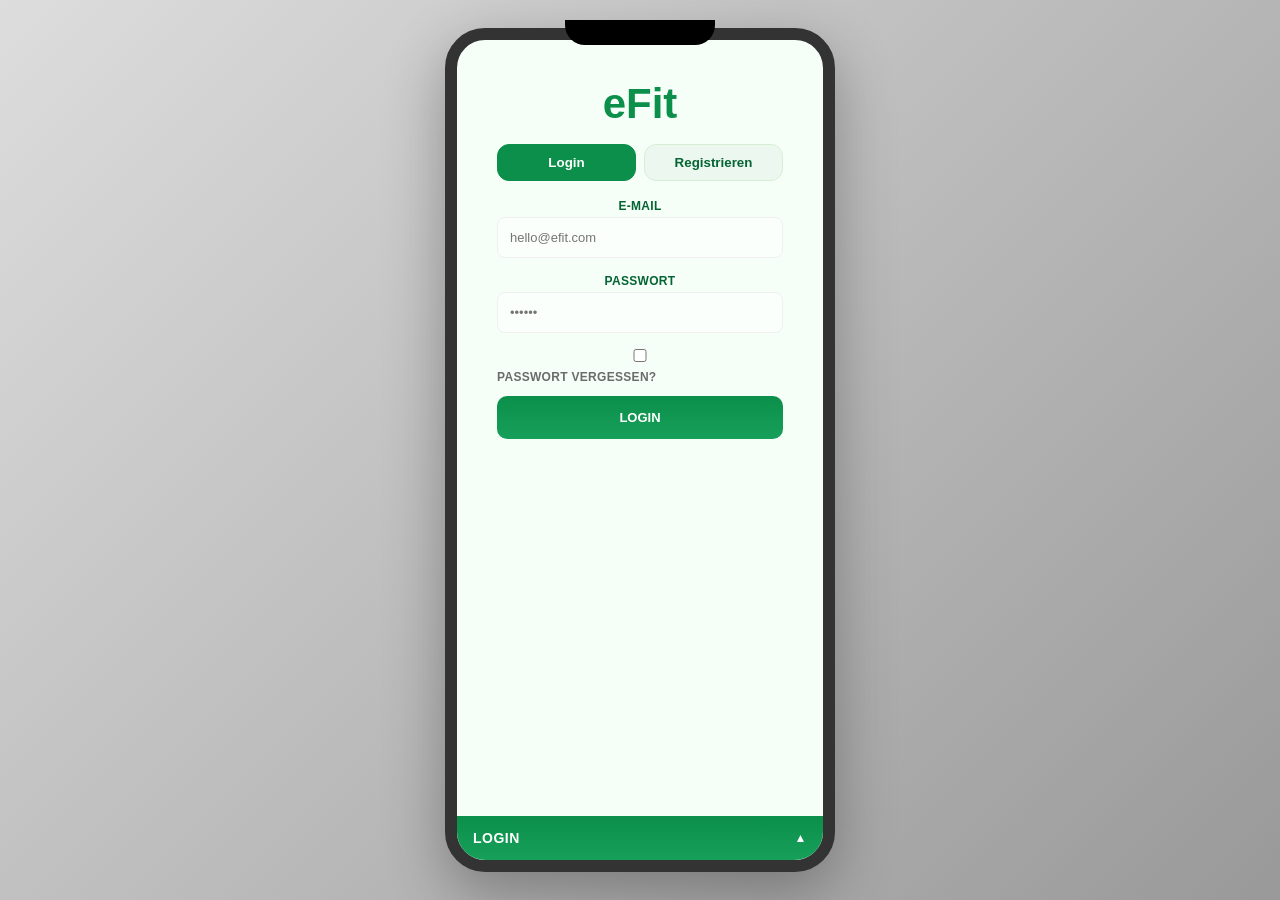
==== index.html @ 481cb01f "features" ====
<!doctype html>
<html lang="de">
<head>
  <meta charset="utf-8" />
  <meta name="viewport" content="width=device-width, initial-scale=1" />
  <title>eFit – Fitnessstudio App</title>
  <link rel="stylesheet" href="style.css">
</head>
<body>
  <div class="phone-container">
    <div class="phone-notch"></div>
    <div class="phone-screen">
      <main id="app">
        <!-- LOGIN PAGE -->
        <section class="page" data-page="login">
          <div class="login-card">
            <div class="logo">eFit</div>
            <div class="tab-menu">
              <button class="tab-button active" data-tab="login">Login</button>
              <button class="tab-button" data-tab="register">Registrieren</button>
            </div>
            <div class="tab-panel active" data-panel="login">
              <form id="loginForm">
                <label for="username">E-MAIL</label>
                <input id="username" name="username" placeholder="hello@efit.com" required>
                <label for="password">PASSWORT</label>
                <input id="password" name="password" type="password" placeholder="••••••" required>
                <label class="small-checkbox"><input type="checkbox"> PASSWORT VERGESSEN?</label>
                <button type="submit" class="btn primary">LOGIN</button>
              </form>
            </div>
            <div class="tab-panel" data-panel="register">
              <form id="registerForm">
                <label for="regName">NAME</label>
                <input id="regName" name="regName" placeholder="Name" required>
                <label for="regEmail">E-MAIL</label>
                <input id="regEmail" name="regEmail" type="email" placeholder="hello@efit.com" required>
                <label for="regPassword">PASSWORT</label>
                <input id="regPassword" name="regPassword" type="password" placeholder="••••••" required>
                <label for="regPassword2">PASSWORT WIEDERHOLEN</label>
                <input id="regPassword2" name="regPassword2" type="password" placeholder="••••••" required>
                <button type="submit" class="btn primary">REGISTRIEREN</button>
              </form>
            </div>
          </div>
        </section>

        <!-- DASHBOARD PAGE -->
        <section class="page" data-page="dashboard">
          <header class="page-header">
            <h2>Dashboard</h2>
          </header>
          <div class="content">
            <!-- Stats Cards -->
            <div class="stats-grid">
              <div class="stat-card">
                <div class="stat-value" id="stepsValue">3,214</div>
                <div class="stat-label">Schritte</div>
              </div>
              <div class="stat-card">
                <div class="stat-value" id="caloriesValue">1,850</div>
                <div class="stat-label">Kalorien</div>
              </div>
            </div>

            <!-- Charts -->
            <div class="chart-card">
              <h3>Hydration Level</h3>
              <div class="chart-container">
                <svg id="hydrationChart" viewBox="0 0 200 120" class="chart-svg"></svg>
              </div>
              <div class="chart-legend">
                <span id="hydrationValue">67%</span>
              </div>
            </div>

            <div class="chart-card">
              <h3>Auslastung Fitnesstudio</h3>
              <div class="chart-container">
                <svg id="utilizationChart" viewBox="0 0 200 100" class="chart-svg"></svg>
              </div>
            </div>

            <div class="chart-card">
              <h3>Trainingshistorie (7 Tage)</h3>
              <div class="chart-container">
                <svg id="trainingChart" viewBox="0 0 200 80" class="chart-svg"></svg>
              </div>
            </div>

            <button class="btn primary" onclick="navigate('einchecken')">JETZT EINCHECKEN</button>
          </div>
        </section>

        <!-- SPORT PAGE -->
        <section class="page" data-page="sport">
          <header class="page-header">
            <h2>Sport</h2>
          </header>
          <div class="content">
            <div style="display:flex;justify-content:space-between;align-items:center;margin-bottom:16px">
              <div class="section-title">Wähle einen Trainingsplan</div>
              <button type="button" class="btn-add" onclick="openAddTrainingModal()" aria-label="Trainingsplan hinzufügen">+</button>
            </div>
            <div id="trainingPlansList" class="plan-list">
              <!-- Dynamisch generiert -->
            </div>
          </div>
        </section>

        <!-- ERNÄHRUNG PAGE -->
        <section class="page" data-page="ernährung">
          <header class="page-header">
            <h2>Ernährung</h2>
          </header>
          <div class="content">
            <div style="display:flex;justify-content:space-between;align-items:center;margin-bottom:16px">
              <div class="section-title">Wähle einen Essensplan</div>
              <button type="button" class="btn-add" onclick="openAddMealModal()" aria-label="Essensplan hinzufügen">+</button>
            </div>
            <div id="mealPlansList" class="plan-list">
              <!-- Dynamisch generiert -->
            </div>
          </div>
        </section>

        <!-- PROFIL PAGE -->
        <section class="page" data-page="profil">
          <header class="page-header">
            <h2>Profil</h2>
          </header>
          <div class="content">
            <div class="profile-card">
              <div class="avatar"></div>
              <h3 id="profileName">Benutzer</h3>
              <p id="profileEmail">demo@efit.de</p>
            </div>
            <div class="accessibility-panel">
              <div class="accessibility-label">Barrierefrei-Modus</div>
              <button type="button" id="accessibilityToggle" class="btn secondary" aria-pressed="false">Barrierefrei: AUS</button>
              <p class="accessibility-note">Größere Texte, stärkere Kontrastfarben und größere Bedienelemente.</p>
            </div>
            <form id="profileForm" class="profile-form">
              <label for="memberId">Mitgliedsnummer</label>
              <input id="memberId" name="memberId" placeholder="EF-000123" readonly>
              <label for="fullName">Vor- & Nachname</label>
              <input id="fullName" name="fullName" placeholder="Max Mustermann" required>
              <label for="address">Adresse</label>
              <input id="address" name="address" placeholder="Musterstraße 1" required>
              <label for="birthday">Geburtstag</label>
              <input id="birthday" name="birthday" type="date" required>
              <h3 class="section-subtitle">Körperwerte</h3>
              <div class="profile-grid">
                <input id="age" name="age" placeholder="Alter" required>
                <input id="height" name="height" placeholder="Körpergröße" required>
                <input id="weight" name="weight" placeholder="Gewicht" required>
                <input id="bmi" name="bmi" placeholder="BMI" readonly>
              </div>
              <label class="section-subtitle">Fitness-Erfahrung</label>
              <div class="star-rating" id="fitnessStars">
                <button type="button" class="star" data-value="1"></button>
                <button type="button" class="star" data-value="2"></button>
                <button type="button" class="star" data-value="3"></button>
                <button type="button" class="star" data-value="4"></button>
                <button type="button" class="star" data-value="5"></button>
              </div>
              <button type="submit" class="btn primary">SPEICHERN</button>
            </form>
            <button class="btn secondary" onclick="logout()">ABMELDEN</button>
          </div>
        </section>

        <!-- COMMUNITY PAGE -->
        <section class="page" data-page="community">
          <header class="page-header">
            <h2>Community</h2>
          </header>
          <div class="content">
            <div class="match-card">
              <div class="match-header">
                <div>
                  <div class="match-title">Trainingspartner finden</div>
                  <div class="match-subtitle">Swipe nach rechts für Match, links für überspringen</div>
                </div>
              </div>
              <div class="match-profile" id="matchProfile">
                <div class="match-name">Lade Profile...</div>
                <div class="match-info">Level, Sportziel, Verfügbarkeit</div>
                <div class="match-bio">Ziehe los, um einen passenden Trainingspartner zu finden.</div>
              </div>
              <div class="match-actions">
                <button class="btn secondary" onclick="rejectMatch()">Überspringen</button>
                <button class="btn primary" onclick="acceptMatch()">Match</button>
              </div>
            </div>
            <div class="section-title">Community Feed</div>
            <div class="post-input">
              <input id="postText" placeholder="Teile etwas mit der Community..." />
              <button class="btn small" onclick="postToFeed()">POSTEN</button>
            </div>
            <div id="feedList" class="feed-list">
              <div class="feed-item">
                <div class="feed-author">Anna S.</div>
                <div class="feed-text">Tolles Workout heute! Neue PR im Bankdrücken!</div>
                <div class="feed-time">vor 2h</div>
              </div>
              <div class="feed-item">
                <div class="feed-author">Mark T.</div>
                <div class="feed-text">Wer läuft morgen um 7 Uhr?</div>
                <div class="feed-time">vor 4h</div>
              </div>
            </div>
          </div>
        </section>

        <!-- EINCHECKEN PAGE -->
        <section class="page" data-page="einchecken">
          <header class="page-header">
            <h2>Einchecken</h2>
          </header>
          <div class="content">
            <div class="checkin-card">
              <div class="member-card">
                <div class="member-header">Mitgliedskarte</div>
                <div class="member-number" id="memberNumberDisplay">EF-000123</div>
                <div class="member-data">
                  <div><strong>Name</strong><span id="memberNameDisplay">Max Mustermann</span></div>
                  <div><strong>Mitglied seit</strong><span>2024</span></div>
                </div>
              </div>
              <p>Nutze NFC zum Einchecken direkt im Studio.</p>
              <button id="checkinBtn" class="btn primary" onclick="performCheckin()">NFC EINCHECKEN</button>
              <p id="checkinStatus" class="checkin-status" aria-live="polite"></p>
            </div>
          </div>
        </section>

      </main>

      <!-- Expandable Stack Navigation -->
      <div class="stack-nav-container" id="stackNavContainer">
        <button class="stack-nav-toggle" id="stackNavToggle">
          <span id="activePageName">Dashboard</span>
          <span class="toggle-icon">▲</span>
        </button>
        <nav class="stack-nav" id="stackNav">
          <button class="stack-nav-item" data-target="dashboard">Dashboard</button>
          <button class="stack-nav-item" data-target="sport">Sport</button>
          <button class="stack-nav-item" data-target="ernährung">Ernährung</button>
          <button class="stack-nav-item" data-target="community">Community</button>
          <button class="stack-nav-item" data-target="profil">Profil</button>
        </nav>
      </div>

    </div>
  </div>

  <!-- Modal für neuen Trainingsplan -->
  <div id="addTrainingModal" class="modal">
    <div class="modal-overlay"></div>
    <div class="modal-content">
      <div class="modal-header">
        <h3>Neuen Trainingsplan erstellen</h3>
        <button type="button" class="modal-close" onclick="closeAddTrainingModal()" aria-label="Schließen">&times;</button>
      </div>
      <form onsubmit="saveNewTrainingPlan(event)" class="modal-form">
        <label for="newTrainingTitle">Planname</label>
        <input id="newTrainingTitle" type="text" placeholder="z.B. Mein HIIT-Plan" required>
        <label for="newTrainingDesc">Beschreibung</label>
        <textarea id="newTrainingDesc" placeholder="z.B. 30 Min intensive Cardio" required></textarea>
        <label for="newTrainingDuration">Dauer</label>
        <input id="newTrainingDuration" type="text" placeholder="z.B. 45 min" required>
        <label for="newTrainingDifficulty">Schwierigkeit</label>
        <select id="newTrainingDifficulty" required>
          <option value="">-- Wählen --</option>
          <option value="Leicht">Leicht</option>
          <option value="Mittel">Mittel</option>
          <option value="Schwer">Schwer</option>
        </select>
        <div style="display:flex;gap:10px;margin-top:16px">
          <button type="submit" class="btn primary" style="flex:1">Speichern</button>
          <button type="button" class="btn" style="flex:1" onclick="closeAddTrainingModal()">Abbrechen</button>
        </div>
      </form>
    </div>
  </div>

  <!-- Modal für neuen Essensplan -->
  <div id="addMealModal" class="modal">
    <div class="modal-overlay"></div>
    <div class="modal-content">
      <div class="modal-header">
        <h3>Neuen Essensplan erstellen</h3>
        <button type="button" class="modal-close" onclick="closeAddMealModal()" aria-label="Schließen">&times;</button>
      </div>
      <form onsubmit="saveNewMealPlan(event)" class="modal-form">
        <label for="newMealTitle">Planname</label>
        <input id="newMealTitle" type="text" placeholder="z.B. Mein Protein-Plan" required>
        <label for="newMealDesc">Beschreibung</label>
        <textarea id="newMealDesc" placeholder="z.B. High-Protein Ernährung" required></textarea>
        <label for="newMealMeals">Mahlzeiten</label>
        <input id="newMealMeals" type="text" placeholder="z.B. 5 Mahlzeiten/Tag" required>
        <label for="newMealFocus">Fokus</label>
        <input id="newMealFocus" type="text" placeholder="z.B. Proteinreich" required>
        <div style="display:flex;gap:10px;margin-top:16px">
          <button type="submit" class="btn primary" style="flex:1">Speichern</button>
          <button type="button" class="btn" style="flex:1" onclick="closeAddMealModal()">Abbrechen</button>
        </div>
      </form>
    </div>
  </div>

  <script src="app.js" defer></script>
</body>
</html>
---- style.css ----
:root{
  --bg: #f6fff7;
  --green-800: #056433;
  --green-700: #0b8f4a;
  --green-600: #17a05a;
  --green-500: #34b76a;
  --muted: #6b6b6b;
  --light-gray: #f0f0f0;
  --card: #ffffff;
}

*{box-sizing:border-box}
html,body{height:100%;margin:0;font-family:-apple-system,BlinkMacSystemFont,'Segoe UI',Roboto,Arial,sans-serif;background:#f5f5f5;color:#0b2f1a}

/* Phone container */
.phone-container{
  display:flex;
  justify-content:center;
  align-items:center;
  min-height:100vh;
  padding:20px;
  background:linear-gradient(135deg,#ddd,#999);
}

.phone-notch{
  position:absolute;
  top:20px;
  left:50%;
  transform:translateX(-50%);
  width:150px;
  height:25px;
  background:#000;
  border-radius:0 0 20px 20px;
  z-index:100;
}

.phone-screen{
  position:relative;
  width:390px;
  height:844px;
  background:var(--bg);
  border-radius:40px;
  border:12px solid #333;
  overflow:hidden;
  box-shadow:0 20px 60px rgba(0,0,0,0.3);
  display:flex;
  flex-direction:column;
}

#app{
  flex:1;
  overflow-y:auto;
  overflow-x:hidden;
  padding-bottom:16px;
}

.page{display:none;padding:16px}
.page.active{display:block}
.page-header{padding:12px 0 16px;border-bottom:1px solid var(--light-gray)}
.page-header h2{margin:0;font-size:24px;color:var(--green-700)}

.content{padding:16px 0}
.section-title{font-size:14px;font-weight:700;color:var(--green-800);margin-bottom:12px;text-transform:uppercase;letter-spacing:0.5px}

/* Login & Register */
.login-card{padding:24px;text-align:center}
.logo{font-size:42px;font-weight:700;color:var(--green-700);margin-bottom:16px}
.login-card h1{font-size:26px;margin:0 0 18px}
.login-card form{margin:16px 0}
.tab-menu{display:flex;gap:8px;margin-bottom:18px}
.tab-button{flex:1;padding:10px 12px;background:#ebf7ef;border:1px solid #d7eed5;color:var(--green-800);border-radius:12px;cursor:pointer;font-weight:700;transition:all 0.25s}
.tab-button.active{background:var(--green-700);color:white;border-color:var(--green-700)}
.tab-panel{display:none}
.tab-panel.active{display:block}
.small-checkbox{display:block;font-size:12px;margin-top:8px;color:var(--muted);text-align:left}
.small-checkbox input{margin-right:6px}
.register-text{font-size:12px;margin-top:16px;color:var(--muted)}
.register-text a{color:var(--green-700);text-decoration:none;font-weight:600}

.accessibility-panel{background:#f0fff3;border:1px solid #d8f1dc;border-radius:14px;padding:16px;margin-bottom:18px}
.accessibility-label{font-size:14px;font-weight:700;color:var(--green-800);margin-bottom:10px}
.accessibility-note{font-size:12px;color:var(--green-600);margin-top:10px}

/* Stats */
.stats-grid{display:grid;grid-template-columns:repeat(2,1fr);gap:12px;margin-bottom:20px}
.stat-card{background:linear-gradient(135deg,var(--green-600),var(--green-500));border-radius:16px;padding:20px;color:white;text-align:center}
.stat-value{font-size:32px;font-weight:700;margin-bottom:8px}
.stat-label{font-size:12px;opacity:0.9}

/* Charts */
.chart-card{background:var(--card);border-radius:12px;padding:16px;margin-bottom:16px;box-shadow:0 2px 8px rgba(0,0,0,0.06)}
.chart-card h3{margin:0 0 12px;font-size:14px;font-weight:700;color:var(--green-700)}
.chart-container{height:120px;margin:12px 0}
.chart-svg{width:100%;height:100%}
.chart-legend{text-align:center;font-size:14px;font-weight:700;color:var(--green-700)}

/* Plans */
.plan-list{display:flex;flex-direction:column;gap:12px}
.plan-item{background:var(--card);border-radius:12px;padding:16px;border:2px solid var(--light-gray);cursor:pointer;transition:all 0.3s}
.plan-item:hover{border-color:var(--green-500);box-shadow:0 4px 12px rgba(11,143,74,0.1)}
.plan-item.selected{border-color:var(--green-700);background:linear-gradient(135deg,rgba(11,143,74,0.05),rgba(52,183,106,0.05))}
.plan-title{font-weight:700;font-size:16px;color:var(--green-700);margin:0 0 6px}
.plan-desc{font-size:13px;color:var(--muted);margin:0}
.plan-meta{font-size:12px;color:#999;margin-top:8px}

/* Profile */
.profile-card{background:var(--card);border-radius:12px;padding:20px;text-align:center;margin-bottom:16px;box-shadow:0 2px 8px rgba(0,0,0,0.06)}
.avatar{width:80px;height:80px;background:linear-gradient(135deg,var(--green-600),var(--green-500));border-radius:50%;margin:0 auto 12px}
.profile-card h3{margin:0 0 4px}
.profile-card p{margin:0;color:var(--muted);font-size:13px}

.profile-form{display:flex;flex-direction:column;gap:12px}
.profile-form input{background:#fbfffb}
.profile-form .section-subtitle{font-size:13px;font-weight:700;color:var(--green-700);margin:16px 0 8px;text-transform:uppercase;letter-spacing:0.4px}
.profile-grid{display:grid;grid-template-columns:1fr 1fr;gap:10px}
.profile-grid input{width:100%}
.star-rating{display:flex;gap:6px;justify-content:center;margin-bottom:8px}
.star{width:32px;height:32px;border:1px solid var(--green-500);background:transparent;border-radius:8px;cursor:pointer;transition:background 0.2s;display:flex;align-items:center;justify-content:center;color:var(--green-700);font-size:16px}
.star::before{content:'☆'}
.star.active{background:var(--green-600);color:white}
.star.active::before{content:'★'}

/* Community */
.match-card{background:var(--card);border-radius:18px;padding:18px;box-shadow:0 3px 14px rgba(0,0,0,0.08);margin-bottom:16px}
.match-header{display:flex;align-items:center;justify-content:space-between;margin-bottom:14px}
.match-title{font-size:16px;font-weight:700;color:var(--green-700)}
.match-subtitle{font-size:12px;color:var(--muted)}
.match-profile{background:#f4fff5;border-radius:16px;padding:18px;text-align:center;min-height:180px;display:flex;flex-direction:column;justify-content:center;gap:8px}
.match-name{font-size:20px;font-weight:700;color:var(--green-800)}
.match-info{font-size:13px;color:#4c904f}
.match-bio{font-size:12px;color:var(--muted);padding:0 8px}
.match-actions{display:flex;gap:10px;margin-top:14px}
.match-actions .btn{flex:1}

.post-input{display:flex;gap:8px;margin-bottom:16px}
.post-input input{flex:1;padding:10px;border-radius:8px;border:1px solid var(--light-gray);font-size:13px}
.feed-list{display:flex;flex-direction:column;gap:12px}
.feed-item{background:var(--card);border-radius:12px;padding:12px;box-shadow:0 2px 6px rgba(0,0,0,0.04)}
.feed-author{font-weight:700;font-size:14px;color:var(--green-700);margin-bottom:4px}
.feed-text{font-size:13px;color:#000;margin-bottom:4px}
.feed-time{font-size:11px;color:var(--muted)}

/* Check-in */
.member-card{background:linear-gradient(135deg,var(--green-600),var(--green-500));border-radius:18px;color:white;padding:18px;margin-bottom:16px}
.member-header{font-size:12px;text-transform:uppercase;letter-spacing:0.3em;opacity:0.9;margin-bottom:10px}
.member-number{font-size:24px;font-weight:700;letter-spacing:0.08em;margin-bottom:12px}
.member-data{display:grid;gap:8px;font-size:12px}
.member-data div{display:flex;justify-content:space-between;gap:8px}
.member-data strong{opacity:0.85}

/* Check-in */
.checkin-card{background:var(--card);border-radius:12px;padding:24px;text-align:center;box-shadow:0 2px 8px rgba(0,0,0,0.06)}
.checkin-card h3{margin:0 0 8px;color:var(--green-700)}
.checkin-card p{margin:0 0 16px;color:var(--muted);font-size:13px}
.checkin-status{font-size:13px;color:var(--green-700);font-weight:600;margin-top:12px}

/* Buttons */
.btn{background:transparent;border:1px solid var(--green-500);padding:10px 16px;border-radius:8px;color:var(--green-700);cursor:pointer;font-size:13px;font-weight:600}
.btn.primary{background:linear-gradient(180deg,var(--green-700),var(--green-600));color:white;border:none;padding:14px;border-radius:10px;width:100%;margin-top:12px;display:block}
.btn.small{padding:8px 12px;font-size:12px;width:auto}

/* Inputs */
label{display:block;font-size:12px;color:var(--green-800);margin:8px 0 4px;font-weight:700;text-transform:uppercase;letter-spacing:0.3px}
input,textarea{width:100%;padding:12px;border-radius:8px;border:1px solid var(--light-gray);background:#fbfffb;font-size:13px;margin:0 0 8px;font-family:inherit}
input:focus,textarea:focus{outline:none;border-color:var(--green-500);background:white}

/* Stack Navigation (Bottom of Phone) */
.stack-nav-container{flex-shrink:0;background:linear-gradient(180deg,var(--green-700),var(--green-600));z-index:50}

.stack-nav-toggle{
  width:100%;
  background:linear-gradient(180deg,var(--green-700),var(--green-600));
  color:white;
  border:none;
  padding:14px 16px;
  font-size:14px;
  font-weight:700;
  cursor:pointer;
  display:flex;
  justify-content:space-between;
  align-items:center;
  text-transform:uppercase;
  letter-spacing:0.5px;
  transition:all 0.3s;
}

.stack-nav-toggle:hover{background:linear-gradient(180deg,var(--green-800),var(--green-700))}

.toggle-icon{
  font-size:12px;
  transition:transform 0.3s;
}

.stack-nav{
  display:none;
  background:linear-gradient(180deg,var(--green-700),var(--green-600));
  flex-direction:column;
  border-top:2px solid var(--green-800);
  max-height:250px;
  overflow-y:auto;
}

.stack-nav.open{display:flex}

.stack-nav-item{
  background:transparent;
  border:none;
  color:white;
  padding:14px 16px;
  font-size:13px;
  font-weight:600;
  text-align:left;
  cursor:pointer;
  transition:all 0.2s;
  border-bottom:1px solid rgba(0,0,0,0.1);
  text-transform:uppercase;
  letter-spacing:0.3px;
}

.stack-nav-item:hover{
  background:rgba(0,0,0,0.15);
  padding-left:24px;
}

.stack-nav-item.active{
  background:rgba(0,0,0,0.2);
  padding-left:24px;
  border-left:4px solid white;
}

.stack-nav-container.expanded .toggle-icon{transform:rotate(180deg)}


/* Scrollbar */
#app::-webkit-scrollbar{width:4px}
#app::-webkit-scrollbar-track{background:transparent}
#app::-webkit-scrollbar-thumb{background:var(--green-500);border-radius:2px}

@media(max-width:500px){
  .phone-container{padding:10px}
  .phone-screen{width:100%;max-width:390px;height:auto;min-height:100vh;border-radius:20px}
}

html.accessibility-mode{
  font-size:1.1rem;
  color:#093b1c;
  background:#ecffed;
}

html.accessibility-mode body{background:#dff7dd}
html.accessibility-mode .phone-screen{border-color:#033e24;box-shadow:0 24px 72px rgba(0,0,0,0.35)}
html.accessibility-mode .page{padding:22px}
html.accessibility-mode .btn,
html.accessibility-mode input,
html.accessibility-mode textarea,
html.accessibility-mode .stack-nav-toggle,
html.accessibility-mode .stack-nav-item{font-size:1rem;min-height:50px;border-radius:14px}
html.accessibility-mode .btn{border-width:2px;border-color:#064d2f;color:#04381f;background:#e6fbeb}
html.accessibility-mode .btn.primary{background:#064d2f;color:white;border-color:#04381f}
html.accessibility-mode input,html.accessibility-mode textarea{border-color:#0c6f35;background:#ffffff;color:#042d17}
html.accessibility-mode input::placeholder, html.accessibility-mode textarea::placeholder{color:#4e7c58}
html.accessibility-mode .page-header h2,
html.accessibility-mode .section-title,
html.accessibility-mode .accessibility-label,
html.accessibility-mode .match-title,
html.accessibility-mode .profile-card h3,
html.accessibility-mode .member-header{color:#042d17}
html.accessibility-mode .page-header{border-color:#a4d9b0}
html.accessibility-mode .stat-card{background:linear-gradient(135deg,#0b6f40,#0c8a4f);color:white}
html.accessibility-mode .chart-card,
html.accessibility-mode .plan-item,
html.accessibility-mode .profile-card,
html.accessibility-mode .match-card,
html.accessibility-mode .feed-item,
html.accessibility-mode .member-card,
html.accessibility-mode .checkin-card{box-shadow:0 6px 20px rgba(0,0,0,0.18);border:1px solid rgba(6,77,47,0.16);background:#ffffff}
html.accessibility-mode .plan-item{border-color:#0c6f35}
html.accessibility-mode .chart-card{border-color:#0c6f35}
html.accessibility-mode .stack-nav-toggle{background:#04381f}
html.accessibility-mode .stack-nav{background:#04381f}
html.accessibility-mode .stack-nav-item{color:#f6fff7;border-bottom:1px solid rgba(255,255,255,0.15)}
html.accessibility-mode .stack-nav-item:hover{background:rgba(255,255,255,0.18);padding-left:24px}
html.accessibility-mode .stack-nav-item.active{background:rgba(255,255,255,0.25);border-left-color:#ffffff}
html.accessibility-mode .btn:focus,
html.accessibility-mode input:focus,
html.accessibility-mode textarea:focus,
html.accessibility-mode .stack-nav-toggle:focus,
html.accessibility-mode .stack-nav-item:focus{outline:3px solid #04381f;outline-offset:3px}

/* Add Button */
.btn-add{background:var(--green-700);color:white;border:none;width:40px;height:40px;border-radius:50%;font-size:24px;cursor:pointer;display:flex;align-items:center;justify-content:center;transition:all 0.2s;box-shadow:0 2px 8px rgba(11,143,74,0.2)}
.btn-add:hover{background:var(--green-800);box-shadow:0 4px 12px rgba(11,143,74,0.3);transform:scale(1.05)}
.btn-add:active{transform:scale(0.95)}

/* Modal */
.modal{display:none;position:fixed;top:0;left:0;width:100%;height:100%;z-index:1000}
.modal.open{display:flex}
.modal-overlay{position:absolute;top:0;left:0;width:100%;height:100%;background:rgba(0,0,0,0.5);cursor:pointer}
.modal-content{position:relative;background:white;border-radius:16px;padding:24px;max-width:420px;width:90%;margin:auto;max-height:90vh;overflow-y:auto;box-shadow:0 10px 40px rgba(0,0,0,0.2);z-index:1001}
.modal-header{display:flex;justify-content:space-between;align-items:center;margin-bottom:20px;gap:12px}
.modal-header h3{margin:0;font-size:18px;color:var(--green-700)}
.modal-close{background:none;border:none;font-size:28px;color:var(--muted);cursor:pointer;padding:0;width:32px;height:32px;display:flex;align-items:center;justify-content:center}
.modal-close:hover{color:var(--green-700)}
.modal-form{display:flex;flex-direction:column;gap:12px}
.modal-form label{font-size:12px;font-weight:700;color:var(--green-800);text-transform:uppercase;letter-spacing:0.3px;margin-bottom:4px}
.modal-form input,.modal-form textarea,.modal-form select{width:100%;padding:12px;border:1px solid var(--light-gray);border-radius:8px;background:#fbfffb;font-size:13px;font-family:inherit}
.modal-form input:focus,.modal-form textarea:focus,.modal-form select:focus{outline:none;border-color:var(--green-500);background:white}
.modal-form textarea{min-height:80px;resize:vertical}

html.accessibility-mode .btn-add{width:50px;height:50px;font-size:28px;box-shadow:0 4px 12px rgba(0,0,0,0.15)}
html.accessibility-mode .modal-content{max-width:100%;max-height:100%;border-radius:20px;padding:28px}
html.accessibility-mode .modal-form input,html.accessibility-mode .modal-form textarea,html.accessibility-mode .modal-form select{min-height:48px;font-size:1rem}
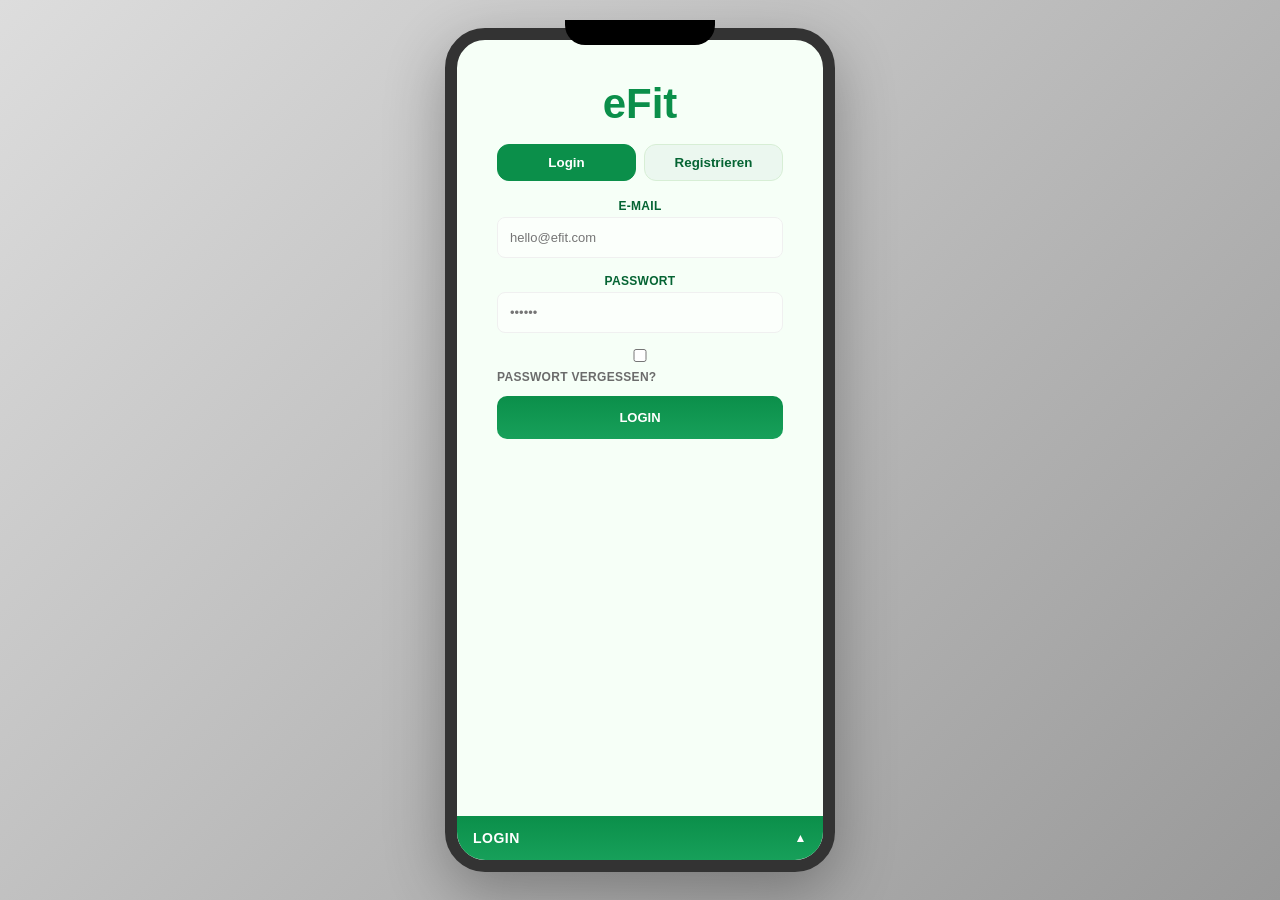
==== commit 63476627: "add seniorenmodus" ====
--- a/index.html
+++ b/index.html
@@ -140,6 +140,11 @@
               <button type="button" id="accessibilityToggle" class="btn secondary" aria-pressed="false">Barrierefrei: AUS</button>
               <p class="accessibility-note">Größere Texte, stärkere Kontrastfarben und größere Bedienelemente.</p>
             </div>
+            <div class="senior-panel">
+              <div class="accessibility-label">Ältere Leute Modus</div>
+              <button type="button" id="seniorToggle" class="btn secondary" aria-pressed="false">Seniorenmodus: AUS</button>
+              <p class="accessibility-note">Vereinfachtes Layout, größere Schaltflächen und weniger visuelle Ablenkung.</p>
+            </div>
             <form id="profileForm" class="profile-form">
               <label for="memberId">Mitgliedsnummer</label>
               <input id="memberId" name="memberId" placeholder="EF-000123" readonly>
@@ -244,11 +249,12 @@
           <span class="toggle-icon">▲</span>
         </button>
         <nav class="stack-nav" id="stackNav">
-          <button class="stack-nav-item" data-target="dashboard">Dashboard</button>
-          <button class="stack-nav-item" data-target="sport">Sport</button>
-          <button class="stack-nav-item" data-target="ernährung">Ernährung</button>
-          <button class="stack-nav-item" data-target="community">Community</button>
-          <button class="stack-nav-item" data-target="profil">Profil</button>
+          <button class="stack-nav-item" data-target="dashboard" data-senior-visible="true"><span class="icon">🏠</span><span class="label">Dashboard</span></button>
+          <button class="stack-nav-item" data-target="sport" data-senior-visible="true"><span class="icon">💪</span><span class="label">Sport</span></button>
+          <button class="stack-nav-item" data-target="ernährung" data-senior-visible="false"><span class="icon">🥗</span><span class="label">Ernährung</span></button>
+          <button class="stack-nav-item" data-target="community" data-senior-visible="false"><span class="icon">👥</span><span class="label">Community</span></button>
+          <button class="stack-nav-item" data-target="einchecken" data-senior-visible="true"><span class="icon">🎫</span><span class="label">Einchecken</span></button>
+          <button class="stack-nav-item" data-target="profil" data-senior-visible="true"><span class="icon">👤</span><span class="label">Profil</span></button>
         </nav>
       </div>
 
--- a/style.css
+++ b/style.css
@@ -77,7 +77,7 @@
 .register-text{font-size:12px;margin-top:16px;color:var(--muted)}
 .register-text a{color:var(--green-700);text-decoration:none;font-weight:600}
 
-.accessibility-panel{background:#f0fff3;border:1px solid #d8f1dc;border-radius:14px;padding:16px;margin-bottom:18px}
+.accessibility-panel,.senior-panel{background:#f0fff3;border:1px solid #d8f1dc;border-radius:14px;padding:16px;margin-bottom:18px}
 .accessibility-label{font-size:14px;font-weight:700;color:var(--green-800);margin-bottom:10px}
 .accessibility-note{font-size:12px;color:var(--green-600);margin-top:10px}
 
@@ -203,6 +203,9 @@
 .stack-nav.open{display:flex}
 
 .stack-nav-item{
+  display:flex;
+  align-items:center;
+  gap:10px;
   background:transparent;
   border:none;
   color:white;
@@ -215,6 +218,23 @@
   border-bottom:1px solid rgba(0,0,0,0.1);
   text-transform:uppercase;
   letter-spacing:0.3px;
+}
+
+.stack-nav-item .icon{
+  display:none;
+  font-size:1.2rem;
+}
+
+.stack-nav-item .label{
+  display:inline-block;
+}
+
+html.senior-mode .stack-nav-item .icon{
+  display:inline-block;
+}
+
+html.senior-mode .stack-nav-item .label{
+  display:none;
 }
 
 .stack-nav-item:hover{
@@ -310,3 +330,56 @@
 html.accessibility-mode .btn-add{width:50px;height:50px;font-size:28px;box-shadow:0 4px 12px rgba(0,0,0,0.15)}
 html.accessibility-mode .modal-content{max-width:100%;max-height:100%;border-radius:20px;padding:28px}
 html.accessibility-mode .modal-form input,html.accessibility-mode .modal-form textarea,html.accessibility-mode .modal-form select{min-height:48px;font-size:1rem}
+
+html.senior-mode{
+  font-size:1.2rem;
+  color:#2f1f00;
+  background:#fff8e7;
+}
+
+html.senior-mode body{background:#fff4d9}
+html.senior-mode .phone-screen{border-color:#8a5b10;box-shadow:0 24px 72px rgba(0,0,0,0.2)}
+html.senior-mode .page{padding:24px}
+html.senior-mode .btn,
+html.senior-mode input,
+html.senior-mode textarea,
+html.senior-mode .stack-nav-toggle,
+html.senior-mode .stack-nav-item{font-size:1.05rem;min-height:56px;border-radius:18px}
+html.senior-mode .btn{border-width:2px;border-color:#a46b15;color:#4d2d00;background:#fff1d0}
+html.senior-mode .btn.primary{background:#b87714;color:white;border-color:#8a520f}
+html.senior-mode input,html.senior-mode textarea{border-color:#cfa75d;background:#fff7e4;color:#3b2a11}
+html.senior-mode input::placeholder, html.senior-mode textarea::placeholder{color:#7e5c2d}
+html.senior-mode .page-header h2,
+html.senior-mode .section-title,
+html.senior-mode .accessibility-label,
+html.senior-mode .match-title,
+html.senior-mode .profile-card h3,
+html.senior-mode .member-header{color:#5d3610}
+html.senior-mode .page-header{border-color:#e3c58a}
+html.senior-mode .stat-card{background:linear-gradient(135deg,#b06b18,#d18d2e);color:white}
+html.senior-mode .chart-card,
+html.senior-mode .plan-item,
+html.senior-mode .profile-card,
+html.senior-mode .match-card,
+html.senior-mode .feed-item,
+html.senior-mode .member-card,
+html.senior-mode .checkin-card{box-shadow:0 6px 20px rgba(0,0,0,0.16);border:1px solid rgba(148,104,28,0.2);background:#fff9ec}
+html.senior-mode .plan-item{border-color:#d2b17f}
+html.senior-mode .chart-card{border-color:#d2b17f}
+html.senior-mode .stack-nav-toggle{background:#8a520f}
+html.senior-mode .stack-nav{background:#8a520f;display:flex !important;max-height:none;}
+html.senior-mode .stack-nav-toggle{display:none}
+html.senior-mode .stack-nav-item{color:#fff7e3;border-bottom:1px solid rgba(255,255,255,0.18);justify-content:center;padding:18px 0;letter-spacing:0}
+html.senior-mode .stack-nav-item:hover{background:rgba(255,255,255,0.18);padding-left:0}
+html.senior-mode .stack-nav-item .label{display:none}
+html.senior-mode .stack-nav-item .icon{font-size:1.9rem}
+html.senior-mode .stack-nav-item[data-senior-visible="false"]{display:none}
+html.senior-mode .stack-nav-item.active{background:rgba(255,255,255,0.25);border-left-color:#fff7e3;border-left:none}
+html.senior-mode .stack-nav-container{padding-bottom:12px}
+html.senior-mode .btn:focus,
+html.senior-mode input:focus,
+html.senior-mode textarea:focus,
+html.senior-mode .stack-nav-toggle:focus,
+html.senior-mode .stack-nav-item:focus{outline:3px solid #8a520f;outline-offset:3px}
+html.senior-mode .senior-panel{background:#fff3d4;border:1px solid #e5c28a;border-radius:14px;padding:16px;margin-bottom:18px}
+html.senior-mode .accessibility-note{font-size:0.95rem;color:#6d4b26}
